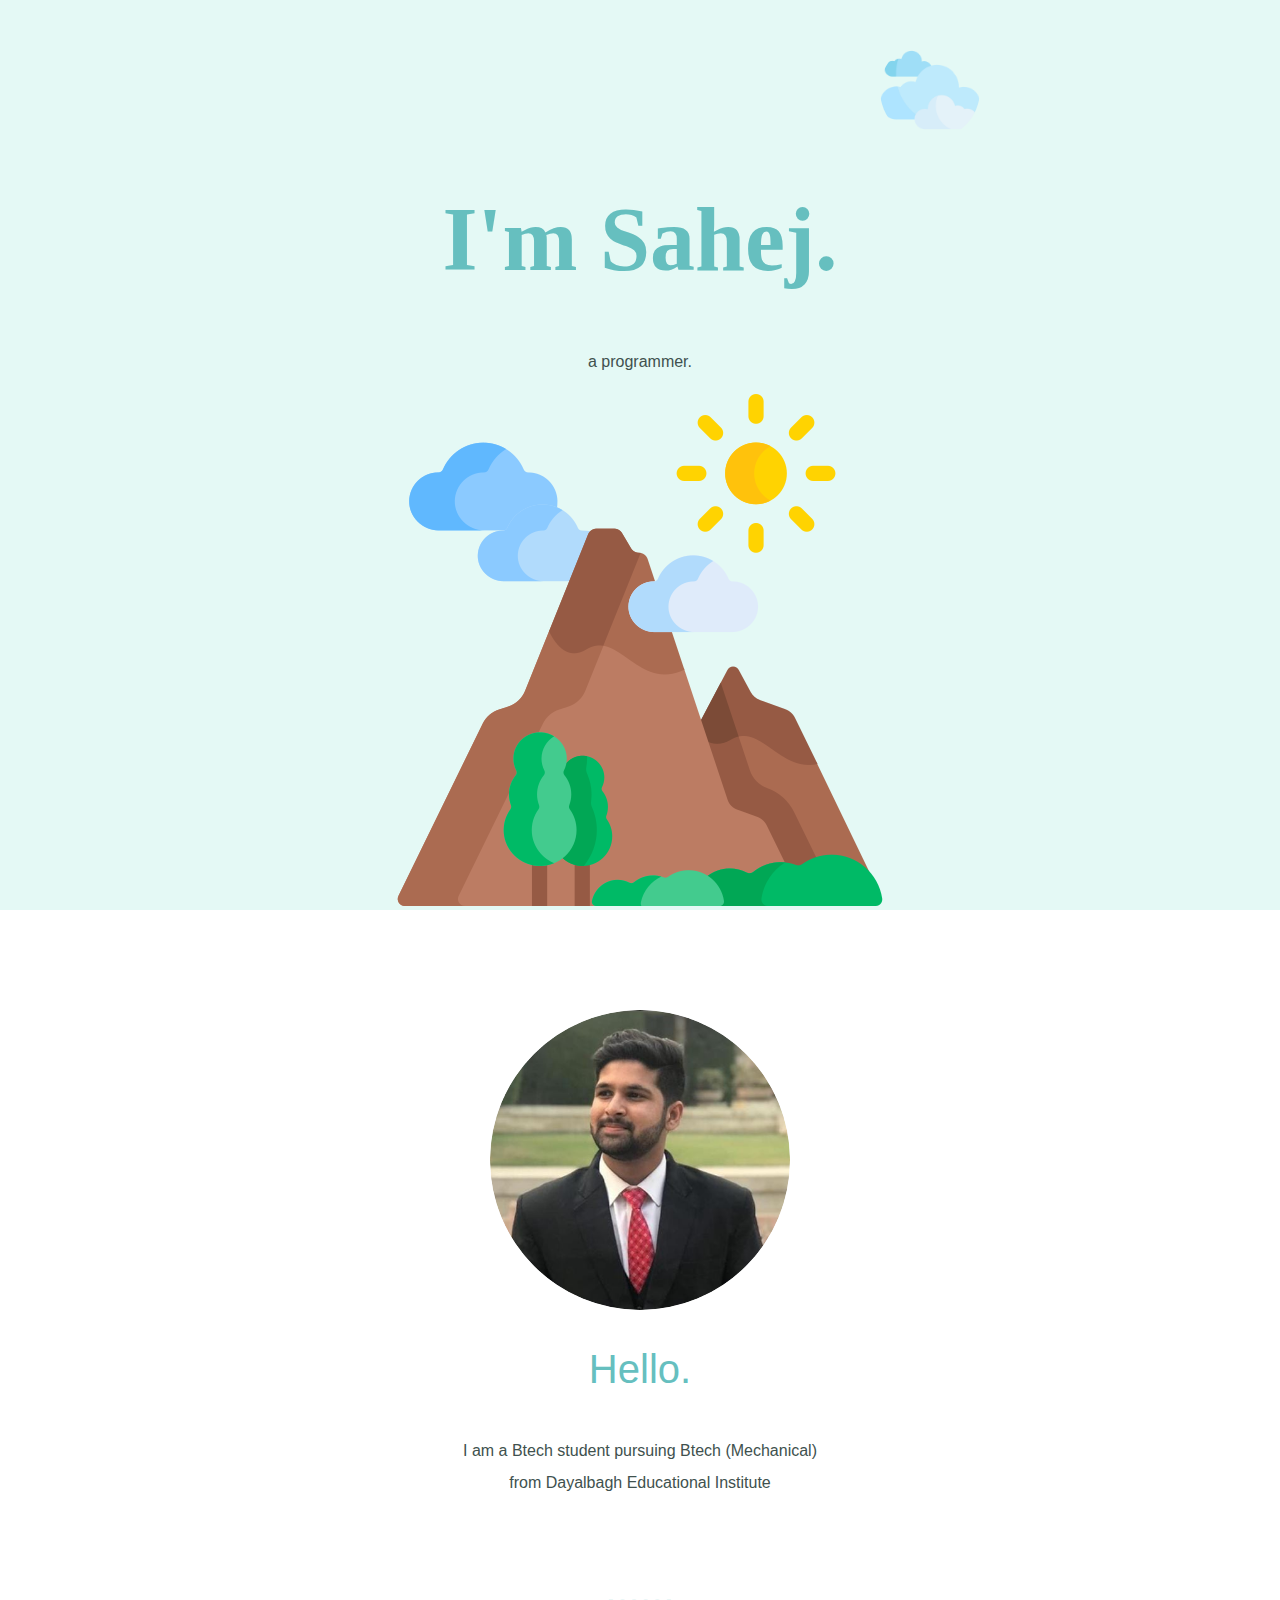
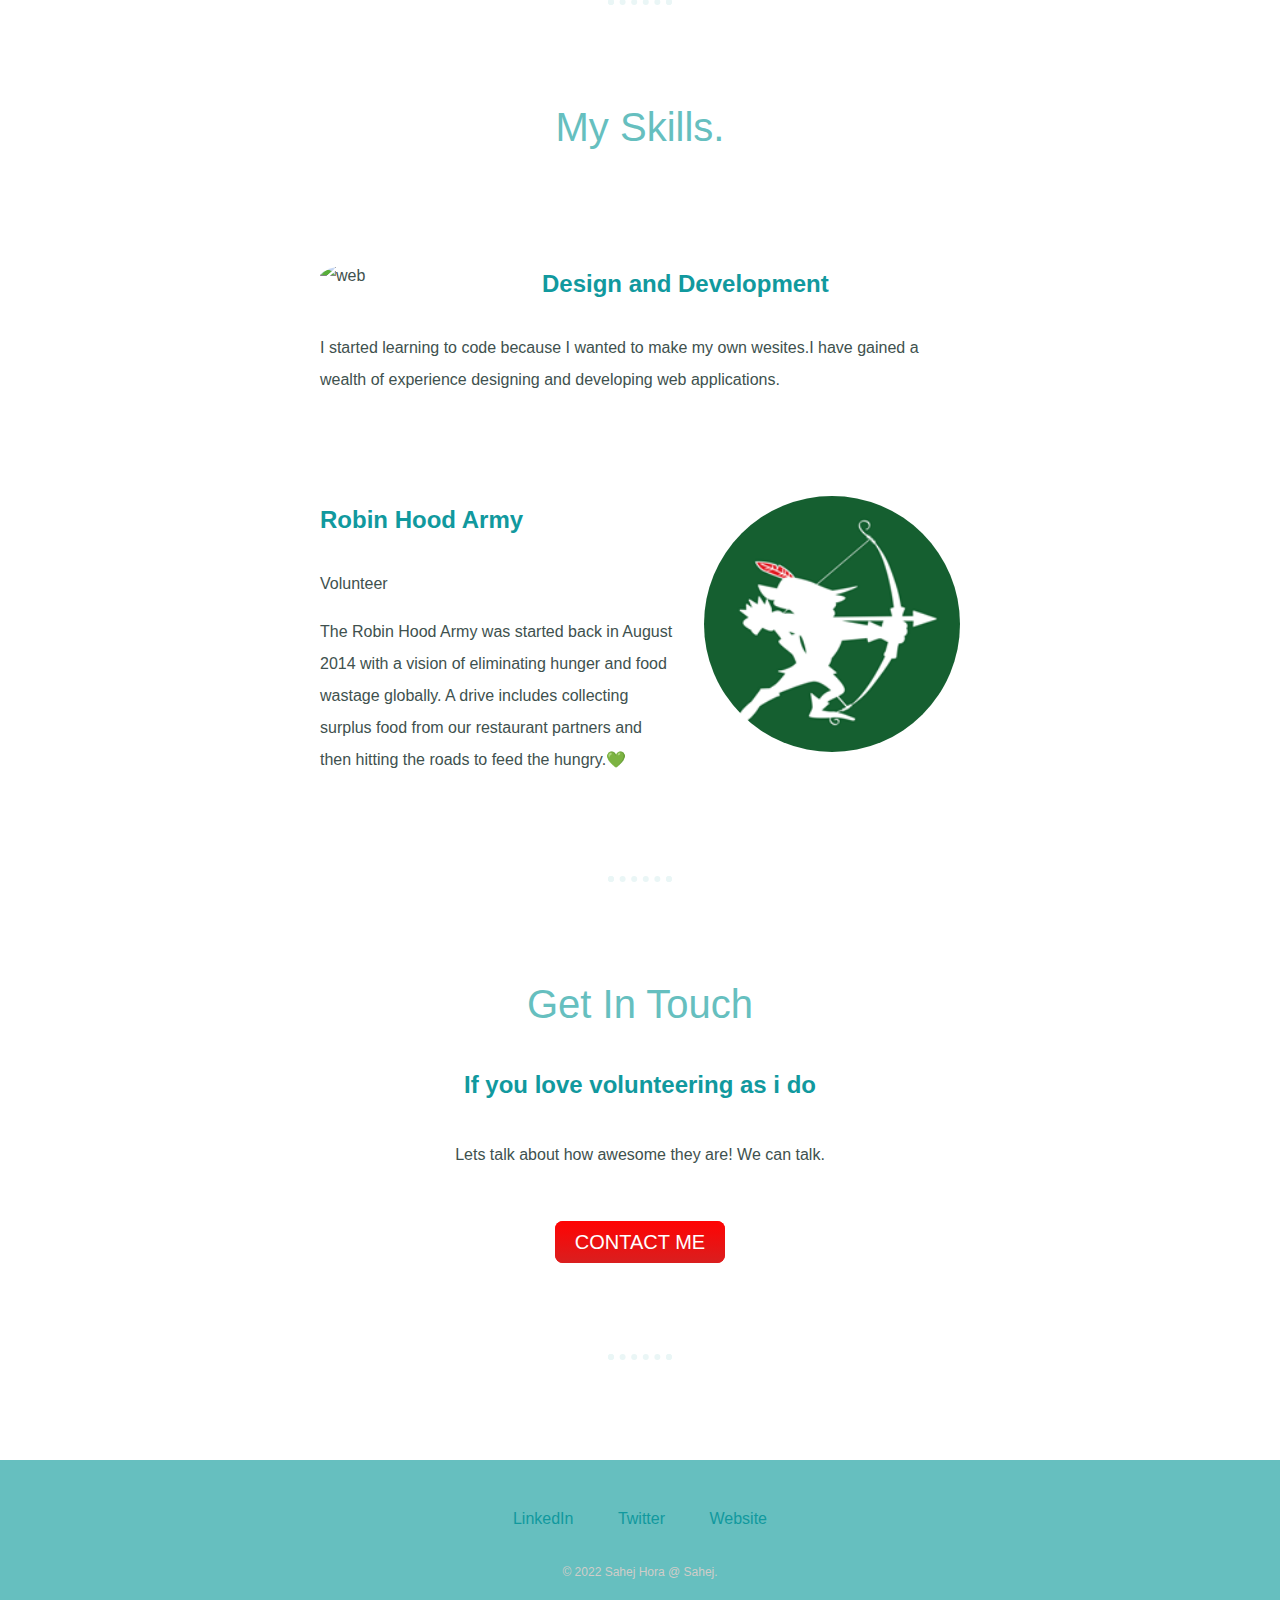
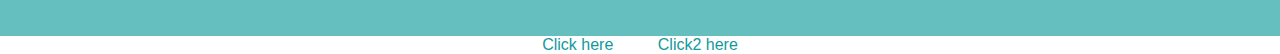
==== index.html @ 9079ffca "Add files via upload" ====
<!DOCTYPE html>
<html lang="en">
<head>
    <meta charset="UTF-8">
    <meta http-equiv="X-UA-Compatible" content="IE=edge">
    <meta name="viewport" content="width=device-width, initial-scale=1.0">
    <title>Sahej Hora</title>
    <link rel="stylesheet" href="css/styles.css">
    <link rel="icon" href="favicon.ico">
</head>
<body>
    <div class="top-container">
        <img class = "top-cloud" src="cloud.png" alt="cloud image">
        <h1>I'm Sahej.</h1>
        <p>a programmer.</p>
    <img class="mountain" src="mountain.png" alt="mountain image">
    </div>

    <div class="middle-container">
        <div class="profile">
            <img class="image"src="sahej.png" alt="Sahej profile">
               <h2>Hello.</h2>
    <p class="intro">I am a Btech student pursuing Btech (Mechanical) from Dayalbagh Educational Institute</p>  
    </div>
    <hr>
    <div class="skills">
        <h2>My Skills.</h2>
        <div class="skill-row">
           <img class="design-img" src="https://media2.giphy.com/media/qgQUggAC3Pfv687qPC/giphy.gif?cid=ecf05e47u4tzfxta25ar5t1umwjooltl1ger8fgafpyb1qo4&rid=giphy.gif&ct=g" alt="web">
           <h3>Design and Development</h3>
           <p>I started learning to code because I wanted to make my own wesites.I have gained a wealth of experience designing and developing web applications.</p>
        </div>
        <div class="skill-row">
            <img class="rha-img" src="RHA.png" alt="logo">
            <h3>Robin Hood Army</h3>
           <p>Volunteer</p> 
            <p>The Robin Hood Army was started back in August 2014 with a vision of eliminating hunger and food 
                wastage globally. A drive includes collecting surplus food from our 
                restaurant partners and then hitting the roads to feed the hungry.💚</p>
        </div>
    </div>
    <hr>
    <div class="contact me">
    <h2>Get In Touch</h2>
    <h3>If you love volunteering as i do</h3>
    <p class="contact-message">Lets talk about how awesome they are! We can talk.</p>
    <a class="btn" href="">CONTACT ME</a>
    </div> 
    </div>
    <hr>
    <div class="bottom-container">
    <a class="footer-link" href="">LinkedIn</a>
    <a class="footer-link" href="">Twitter</a>
    <a class="footer-link" href="">Website</a>
    <p class="copyright">© 2022 Sahej Hora @ Sahej.</p>
    </div>
    
    </div>
    <a href="click.html">Click here</a>
    <a href="click2.html">Click2 here</a>


</body>
</html>
---- css/styles.css ----
body{
    color: #40514E;
    margin: 0;
    text-align: center;
    font-family: verdana,sans-serif;
    
}

.image{
    height: 300px;
    border-radius: 100%; 
    

}
.design-img{
 border-radius: 100%;
 width: 30%;
 float: left;
 margin-right: 30px;
}

.rha-img{
    width: 40%;
    border-radius: 100%;
    float: right;
    margin-left: 30px;

}
h1{
    color: #66bfbf;
    font-size: 5.625rem;
    margin: 50px auto 0 auto;
    font-family: 'Sacramento', cursive;
    line-height: 2;
}
h2{
    color: #66bfbf;
    font-size: 2.5rem;
    font-family: 'Montserrat', sans-serif;
    font-weight: normal;
    padding-bottom: 10px;
}
h3{
    color: #11999E;
    font-size: 1.5rem;
}

.top-container{
    background-color: #E4F9F5;
    position: relative;
    padding-top: 100px;
}
.middle-container{
    margin: 100px 0;
}

.bottom-container{
    background-color: #66bfbf;
    padding: 50px 0 20px;
}

.pro{
    text-decoration: underline;
}
.intro{
    width: 30%;
    margin: auto;
}

.contact-message{
    width: 40%;
    margin: 40px auto 60px;
}

.copyright{
    color: #d1cdc9;
    font-size: 0.75rem;
    padding: 20px 0;
}
span{
    background-color: greenyellow;
    /*we cannot change width in span*/
}

p{
    line-height: 2;
   /* background-color: skyblue;*/
}
hr{
    border: dotted #EAF6F6 6px;
    border-bottom: none;
    width: 4%;
    margin: 100px auto;
}
a{
    color: #11999E;
    font-family: 'Montserrat', sans-serif;
    margin: 10px 20px;
    text-decoration: none;
}
a:hover{
    color: #ff0303;
}
.mountain{
/*height: 100px;
border-radius: 100%; */
}

.contact-message{
    width: 40%;
    margin: 40px auto 60px;
}
.top-cloud{
    height: 100px;
    border-radius: 100px;
    position: absolute;
    right: 300px;
    top: 40px;
}
/*.bottom-cloud{
    position:absolute ;
    left: 250px;
    margin-right: 30px;;
}*/
.skill-row{
    width: 50%;
    margin: 100px auto 100px auto;
    text-align: left;
    line-height: 2;
}
.bottom-cloud{
    height: 100px;
    border-radius: 100px;
    position: absolute;
    left: 300px;
    bottom: 300px;
}
/*click*/
.red{
    height: 100px;
    width:100px;
    background-color: red;
    /*position: relative;
    top: 50px;
    display: inline-block;*/
    position: absolute;
    top: 220px;
    left: 200px;
}
.blue{
    height: 100px;
    width:100px;
    background-color: blue;
   /* display: inline-block;*/
   position: absolute;
  
    left: 100px;
    top: 120px;
}
.yellow{
    height: 100px;
    width:100px;
    background-color: yellow;
   /* display: inline-block;*/
   position: absolute;
}
/*click2*/
.container{
    position: relative;
    width: 300px;
    height: 300px;
    background-color: grey;
}

.orange{
    height: 100px;
    width:100px;
    background-color: orange;
    position: absolute;
    right: 0px;
}
.green{
    height: 100px;
    width:100px;
    background-color: green;
   position: absolute;
  
    left: 100px;
    top: 0px;
}
.pink{
    height: 100px;
    width:100px;
    background-color: pink;
  /* position: absolute;*/
  position: fixed;
   top: 0px;
}

.btn {
    background: #ff0303;
    background-image: -webkit-linear-gradient(top, #ff0303, #d91f1f);
    background-image: -moz-linear-gradient(top, #ff0303, #d91f1f);
    background-image: -ms-linear-gradient(top, #ff0303, #d91f1f);
    background-image: -o-linear-gradient(top, #ff0303, #d91f1f);
    background-image: linear-gradient(to bottom, #ff0303, #d91f1f);
    -webkit-border-radius: 8;
    -moz-border-radius: 8;
    border-radius: 8px;
    font-family: 'Montserrat', sans-serif;
    color: #ffffff;
    font-size: 20px;
    padding: 10px 20px 10px 20px;
    text-decoration: none;
  }
  
  .btn:hover {
    background: #1b6fa3;
    background-image: -webkit-linear-gradient(top, #1b6fa3, #1671ad);
    background-image: -moz-linear-gradient(top, #1b6fa3, #1671ad);
    background-image: -ms-linear-gradient(top, #1b6fa3, #1671ad);
    background-image: -o-linear-gradient(top, #1b6fa3, #1671ad);
    background-image: linear-gradient(to bottom, #1b6fa3, #1671ad);
    text-decoration: none;
  }
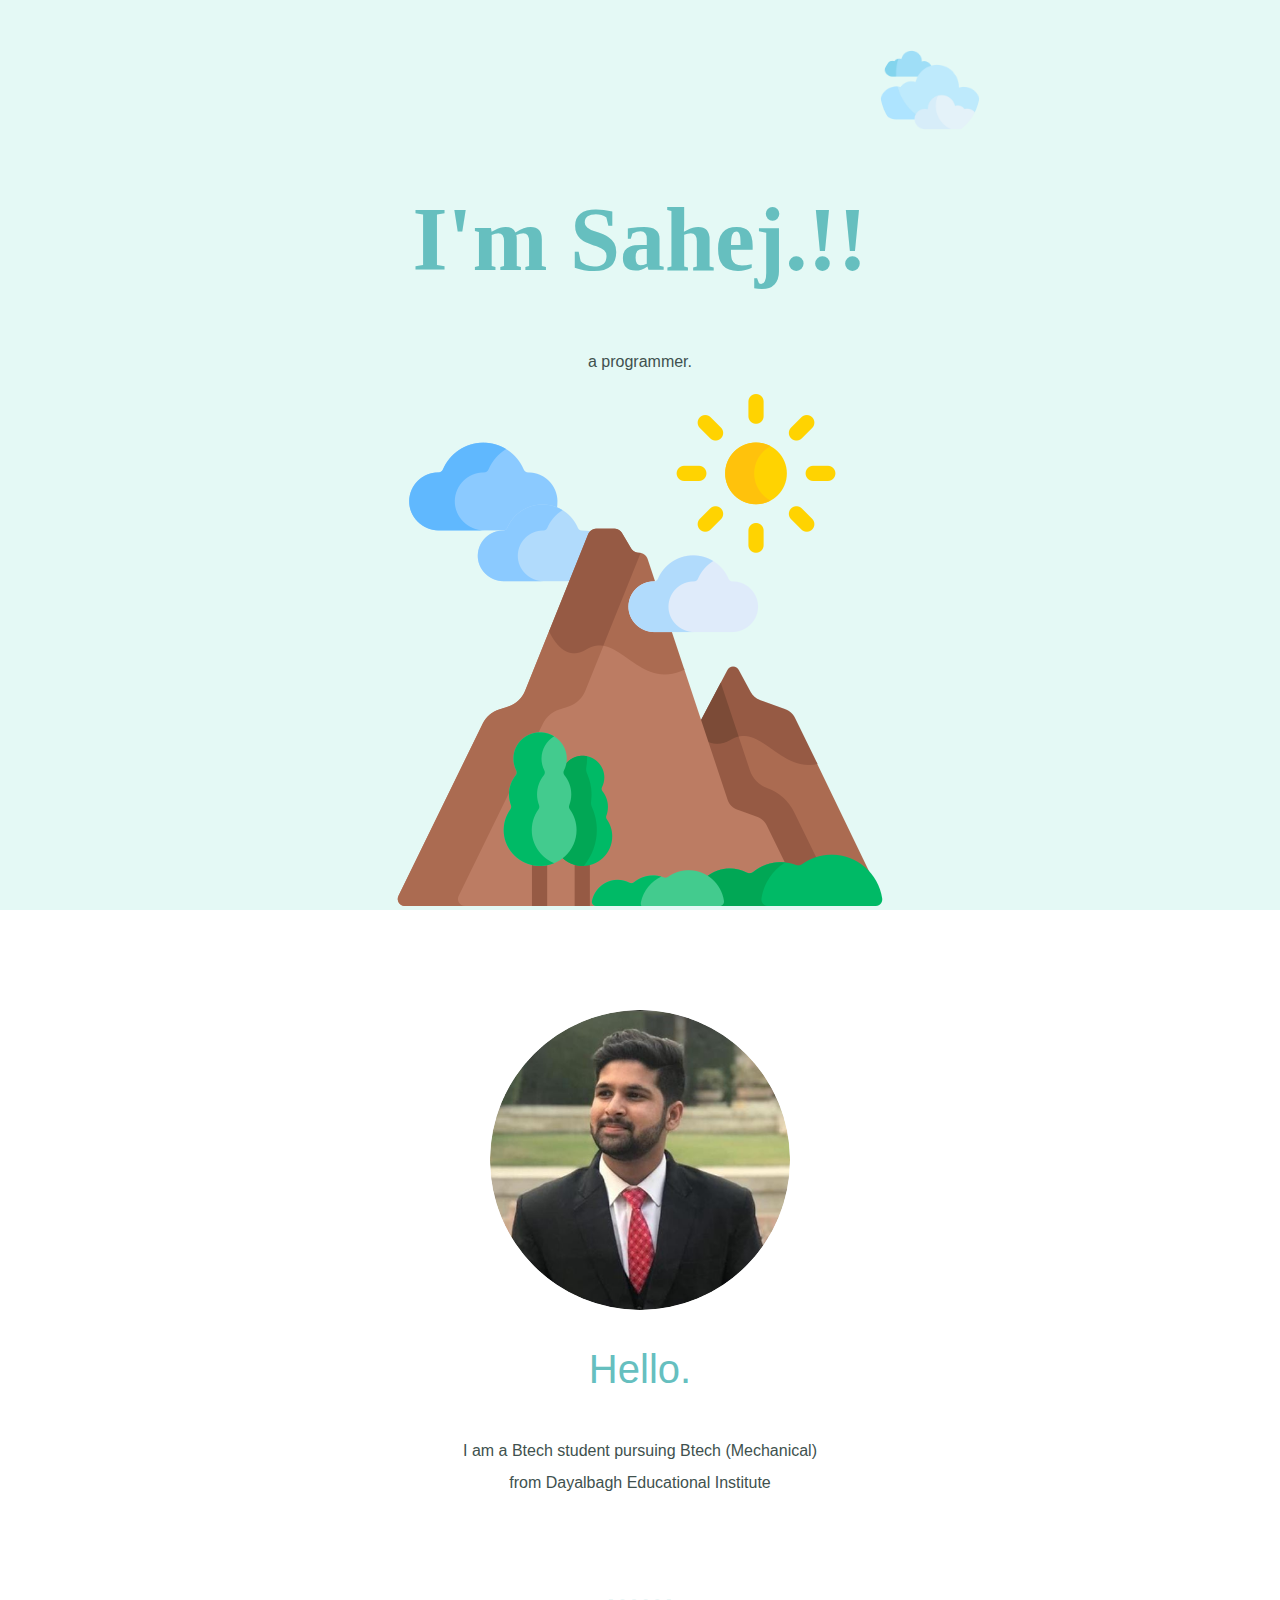
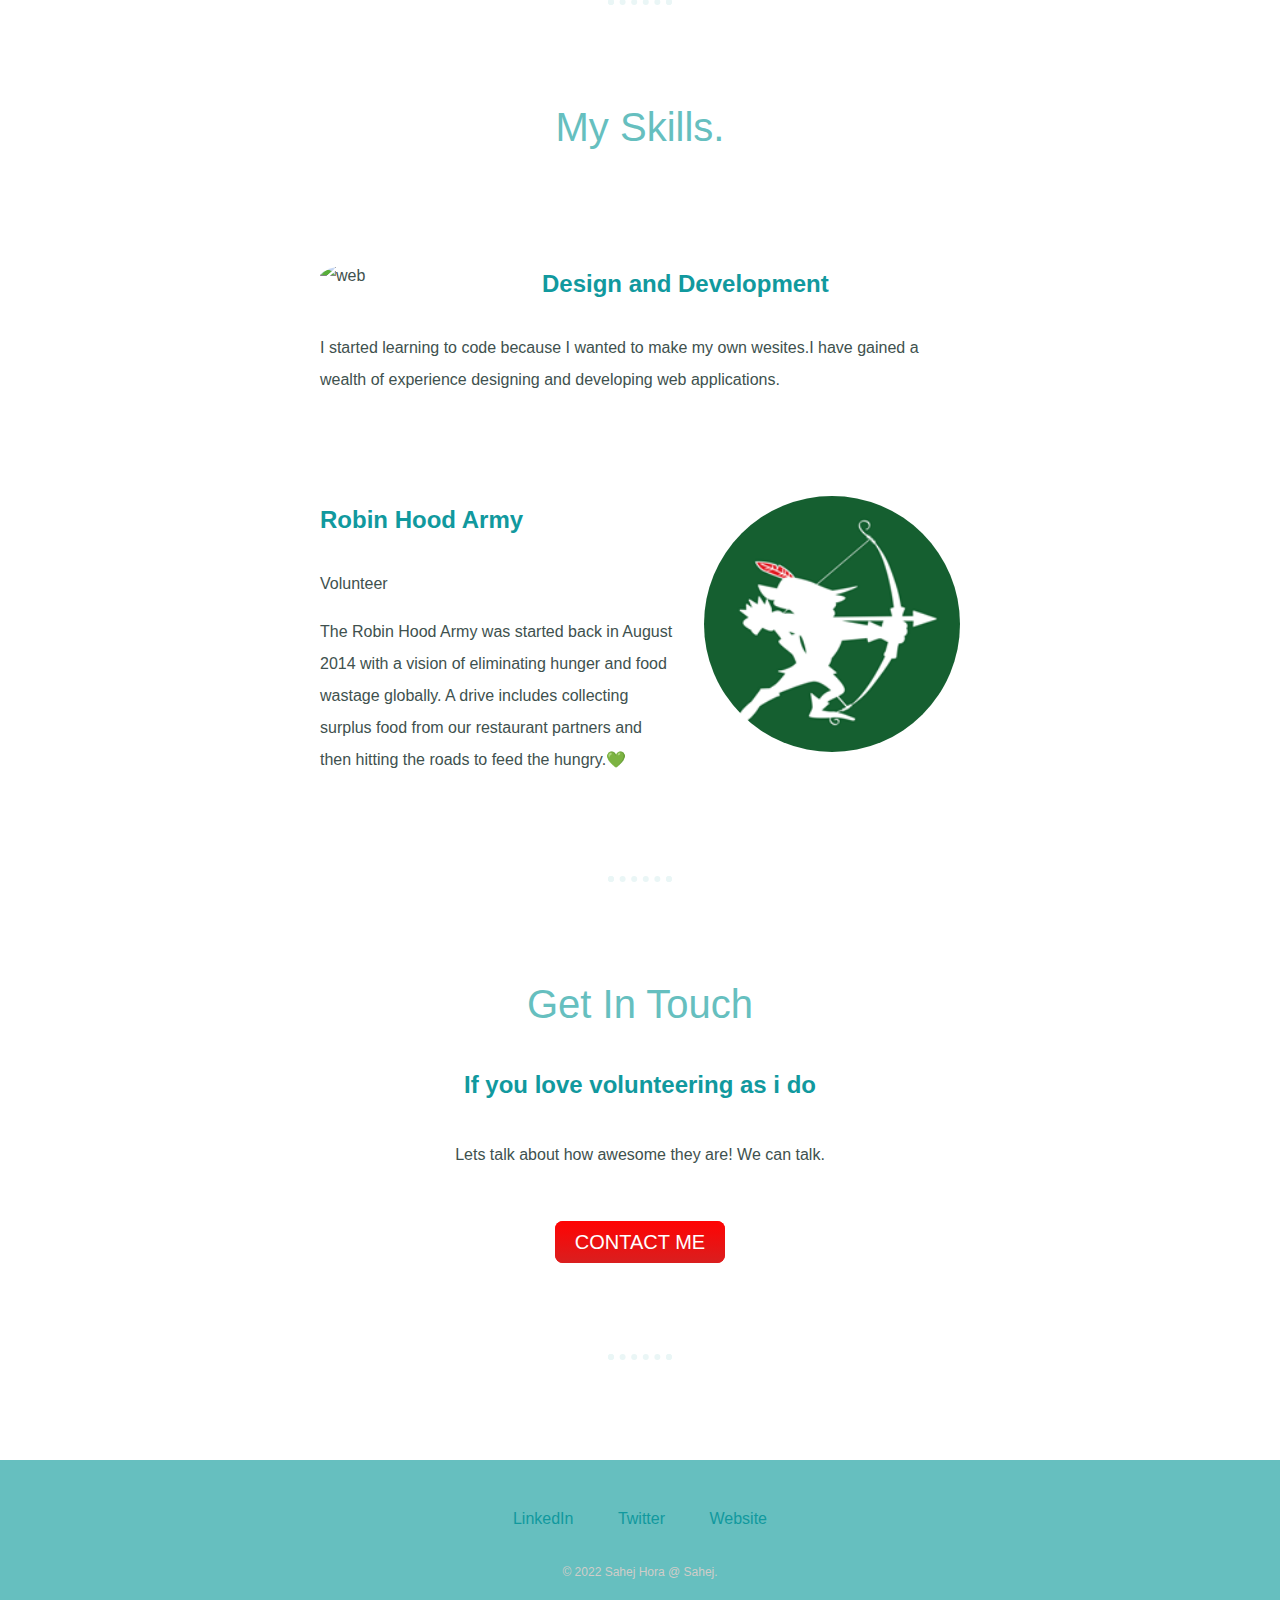
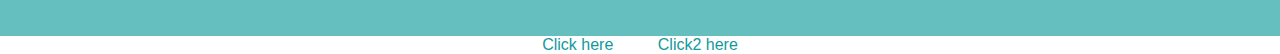
==== commit da62c73a: "Update index.html" ====
--- a/index.html
+++ b/index.html
@@ -4,14 +4,14 @@
     <meta charset="UTF-8">
     <meta http-equiv="X-UA-Compatible" content="IE=edge">
     <meta name="viewport" content="width=device-width, initial-scale=1.0">
-    <title>Sahej Hora</title>
+    <title>Sahej Hora!!</title>
     <link rel="stylesheet" href="css/styles.css">
     <link rel="icon" href="favicon.ico">
 </head>
 <body>
     <div class="top-container">
         <img class = "top-cloud" src="cloud.png" alt="cloud image">
-        <h1>I'm Sahej.</h1>
+        <h1>I'm Sahej.!!</h1>
         <p>a programmer.</p>
     <img class="mountain" src="mountain.png" alt="mountain image">
     </div>
@@ -61,4 +61,4 @@
 
 
 </body>
-</html>+</html>
